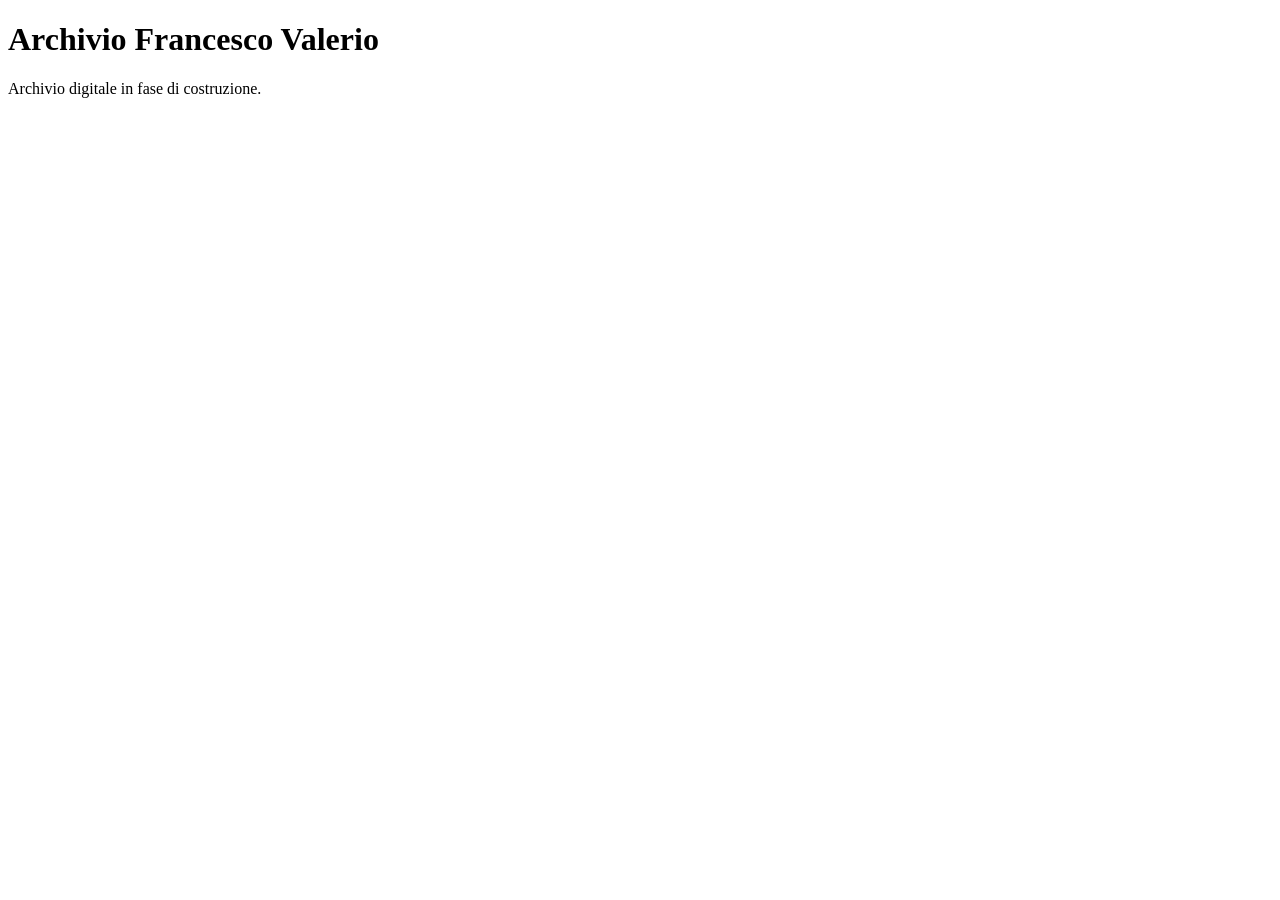
==== index.html @ 8141479c "Create index.html" ====
<!DOCTYPE html>
<html lang="it">
<head>
  <meta charset="UTF-8">
  <meta name="viewport" content="width=device-width, initial-scale=1.0">
  <title>Archivio Francesco Valerio</title>
  <meta name="robots" content="noindex,nofollow">
</head>
<body>
  <h1>Archivio Francesco Valerio</h1>
  <p>Archivio digitale in fase di costruzione.</p>
</body>
</html>
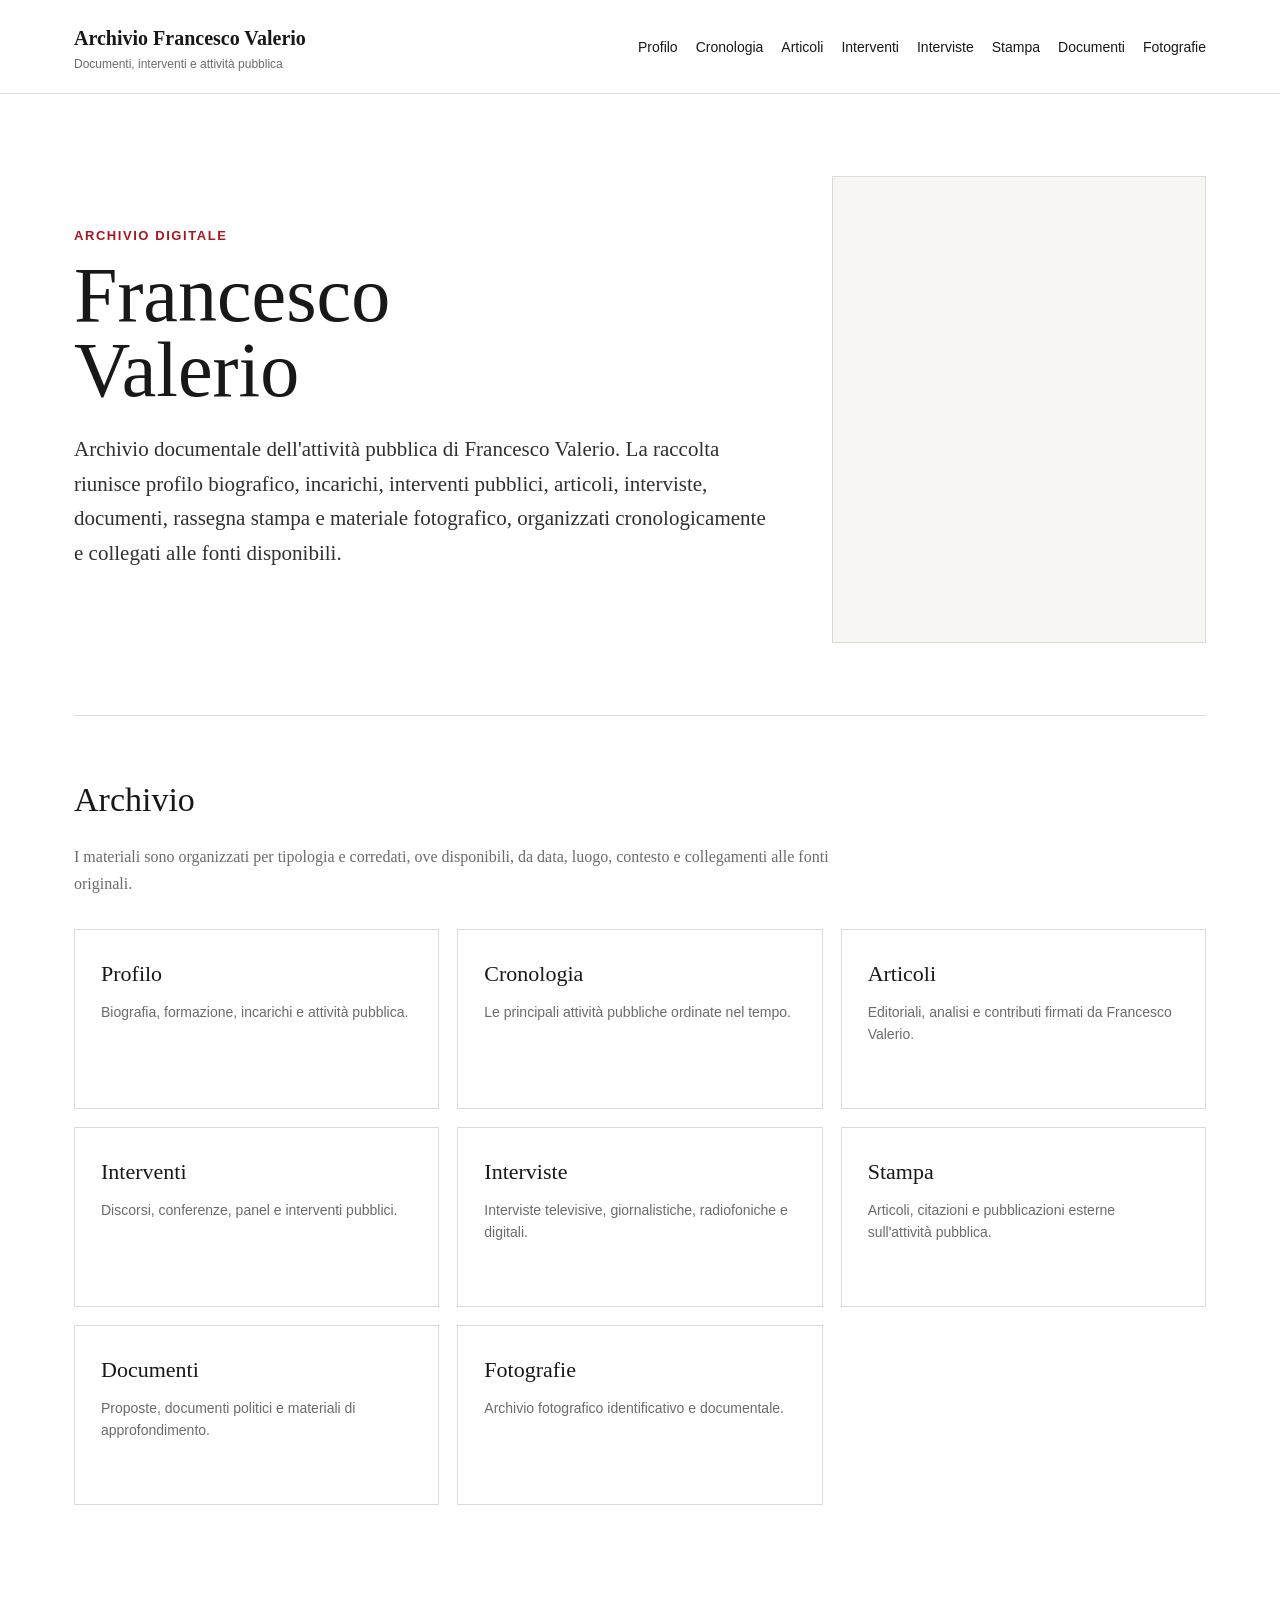
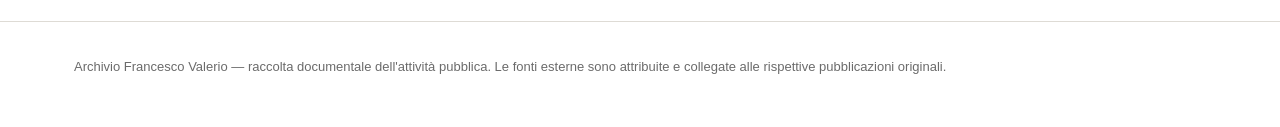
==== commit 776b2611: "Create archive homepage" ====
--- a/index.html
+++ b/index.html
@@ -1,13 +1,144 @@
 <!DOCTYPE html>
 <html lang="it">
+
 <head>
   <meta charset="UTF-8">
   <meta name="viewport" content="width=device-width, initial-scale=1.0">
-  <title>Archivio Francesco Valerio</title>
+
+  <title>Francesco Valerio | Archivio dell'attività pubblica</title>
+
+  <meta name="description"
+        content="Archivio digitale dell'attività pubblica di Francesco Valerio: profilo, cronologia, articoli, interventi, interviste, stampa, documenti e fotografie.">
+
   <meta name="robots" content="noindex,nofollow">
+
+  <link rel="canonical"
+        href="https://francescovalerioarchivio.github.io/">
+
+  <meta property="og:title"
+        content="Francesco Valerio | Archivio dell'attività pubblica">
+
+  <meta property="og:description"
+        content="Archivio digitale di Francesco Valerio: attività pubblica, articoli, interventi, interviste, stampa, documenti e fotografie.">
+
+  <meta property="og:type" content="website">
+
+  <meta property="og:url"
+        content="https://francescovalerioarchivio.github.io/">
+
+  <link rel="stylesheet" href="/assets/css/style.css">
 </head>
+
 <body>
-  <h1>Archivio Francesco Valerio</h1>
-  <p>Archivio digitale in fase di costruzione.</p>
+
+<header class="site-header">
+  <div class="header-inner">
+
+    <a class="brand" href="/">
+      <strong>Archivio Francesco Valerio</strong>
+      <span>Documenti, interventi e attività pubblica</span>
+    </a>
+
+    <nav aria-label="Navigazione principale">
+      <a href="/profilo/">Profilo</a>
+      <a href="/cronologia/">Cronologia</a>
+      <a href="/articoli/">Articoli</a>
+      <a href="/interventi/">Interventi</a>
+      <a href="/interviste/">Interviste</a>
+      <a href="/stampa/">Stampa</a>
+      <a href="/documenti/">Documenti</a>
+      <a href="/fotografie/">Fotografie</a>
+    </nav>
+
+  </div>
+</header>
+
+<main>
+
+<section class="hero">
+
+  <div>
+    <p class="eyebrow">Archivio digitale</p>
+
+    <h1>Francesco<br>Valerio</h1>
+
+    <p class="hero-description">
+      Archivio documentale dell'attività pubblica di Francesco Valerio.
+      La raccolta riunisce profilo biografico, incarichi, interventi pubblici,
+      articoli, interviste, documenti, rassegna stampa e materiale fotografico,
+      organizzati cronologicamente e collegati alle fonti disponibili.
+    </p>
+  </div>
+
+  <div class="hero-photo-placeholder"
+       aria-label="Spazio riservato alla fotografia principale di Francesco Valerio">
+  </div>
+
+</section>
+
+<section class="section">
+
+  <h2>Archivio</h2>
+
+  <p class="section-intro">
+    I materiali sono organizzati per tipologia e corredati, ove disponibili,
+    da data, luogo, contesto e collegamenti alle fonti originali.
+  </p>
+
+  <div class="grid">
+
+    <a class="card" href="/profilo/">
+      <h3>Profilo</h3>
+      <p>Biografia, formazione, incarichi e attività pubblica.</p>
+    </a>
+
+    <a class="card" href="/cronologia/">
+      <h3>Cronologia</h3>
+      <p>Le principali attività pubbliche ordinate nel tempo.</p>
+    </a>
+
+    <a class="card" href="/articoli/">
+      <h3>Articoli</h3>
+      <p>Editoriali, analisi e contributi firmati da Francesco Valerio.</p>
+    </a>
+
+    <a class="card" href="/interventi/">
+      <h3>Interventi</h3>
+      <p>Discorsi, conferenze, panel e interventi pubblici.</p>
+    </a>
+
+    <a class="card" href="/interviste/">
+      <h3>Interviste</h3>
+      <p>Interviste televisive, giornalistiche, radiofoniche e digitali.</p>
+    </a>
+
+    <a class="card" href="/stampa/">
+      <h3>Stampa</h3>
+      <p>Articoli, citazioni e pubblicazioni esterne sull'attività pubblica.</p>
+    </a>
+
+    <a class="card" href="/documenti/">
+      <h3>Documenti</h3>
+      <p>Proposte, documenti politici e materiali di approfondimento.</p>
+    </a>
+
+    <a class="card" href="/fotografie/">
+      <h3>Fotografie</h3>
+      <p>Archivio fotografico identificativo e documentale.</p>
+    </a>
+
+  </div>
+
+</section>
+
+</main>
+
+<footer>
+  <div class="footer-inner">
+    Archivio Francesco Valerio — raccolta documentale dell'attività pubblica.
+    Le fonti esterne sono attribuite e collegate alle rispettive pubblicazioni originali.
+  </div>
+</footer>
+
 </body>
 </html>
--- a/assets/css/style.css
+++ b/assets/css/style.css
@@ -0,0 +1,229 @@
+:root {
+  --rosso: #a71920;
+  --nero: #181818;
+  --testo: #303030;
+  --grigio: #6b6b6b;
+  --chiaro: #f7f6f3;
+  --bordo: #dedbd5;
+  --bianco: #ffffff;
+  --max: 1180px;
+}
+
+* {
+  box-sizing: border-box;
+}
+
+html {
+  scroll-behavior: smooth;
+}
+
+body {
+  margin: 0;
+  background: var(--bianco);
+  color: var(--nero);
+  font-family: Georgia, "Times New Roman", serif;
+  line-height: 1.65;
+}
+
+a {
+  color: inherit;
+}
+
+img {
+  max-width: 100%;
+  display: block;
+}
+
+.site-header {
+  background: var(--bianco);
+  border-bottom: 1px solid var(--bordo);
+}
+
+.header-inner {
+  max-width: var(--max);
+  margin: 0 auto;
+  padding: 22px 24px;
+  display: flex;
+  justify-content: space-between;
+  align-items: center;
+  gap: 30px;
+}
+
+.brand {
+  text-decoration: none;
+}
+
+.brand strong {
+  display: block;
+  font-size: 20px;
+}
+
+.brand span {
+  display: block;
+  margin-top: 2px;
+  color: var(--grigio);
+  font: 12px Arial, sans-serif;
+}
+
+nav {
+  display: flex;
+  flex-wrap: wrap;
+  gap: 18px;
+}
+
+nav a {
+  text-decoration: none;
+  font: 14px Arial, sans-serif;
+}
+
+nav a:hover {
+  color: var(--rosso);
+}
+
+main {
+  max-width: var(--max);
+  margin: 0 auto;
+  padding: 0 24px;
+}
+
+.hero {
+  padding: 82px 0 72px;
+  display: grid;
+  grid-template-columns: 1.3fr .7fr;
+  gap: 64px;
+  align-items: center;
+}
+
+.eyebrow {
+  margin: 0 0 14px;
+  color: var(--rosso);
+  font: bold 13px Arial, sans-serif;
+  letter-spacing: .12em;
+  text-transform: uppercase;
+}
+
+h1 {
+  margin: 0 0 24px;
+  font-size: clamp(46px, 7vw, 78px);
+  line-height: .97;
+  font-weight: normal;
+}
+
+h2 {
+  margin-top: 0;
+  font-weight: normal;
+}
+
+.hero-description {
+  max-width: 720px;
+  color: var(--testo);
+  font-size: 21px;
+}
+
+.hero-photo-placeholder {
+  width: 100%;
+  aspect-ratio: 4 / 5;
+  background: var(--chiaro);
+  border: 1px solid var(--bordo);
+}
+
+.section {
+  padding: 56px 0;
+  border-top: 1px solid var(--bordo);
+}
+
+.section h2 {
+  margin-bottom: 12px;
+  font-size: 34px;
+}
+
+.section-intro {
+  max-width: 760px;
+  margin-bottom: 32px;
+  color: var(--grigio);
+}
+
+.grid {
+  display: grid;
+  grid-template-columns: repeat(3, 1fr);
+  gap: 18px;
+}
+
+.card {
+  min-height: 180px;
+  padding: 26px;
+  border: 1px solid var(--bordo);
+  text-decoration: none;
+}
+
+.card:hover {
+  border-color: var(--rosso);
+}
+
+.card h3 {
+  margin: 0 0 10px;
+  font-size: 22px;
+  font-weight: normal;
+}
+
+.card p {
+  margin: 0;
+  color: var(--grigio);
+  font: 14px/1.55 Arial, sans-serif;
+}
+
+.page-header {
+  padding: 68px 0 42px;
+  border-bottom: 1px solid var(--bordo);
+}
+
+.page-header h1 {
+  font-size: clamp(42px, 6vw, 66px);
+}
+
+.page-content {
+  max-width: 820px;
+  padding: 46px 0 70px;
+}
+
+.page-content p,
+.page-content li {
+  font-size: 18px;
+}
+
+.meta {
+  color: var(--grigio);
+  font: 14px Arial, sans-serif;
+}
+
+footer {
+  margin-top: 60px;
+  border-top: 1px solid var(--bordo);
+}
+
+.footer-inner {
+  max-width: var(--max);
+  margin: 0 auto;
+  padding: 35px 24px 50px;
+  color: var(--grigio);
+  font: 13px/1.5 Arial, sans-serif;
+}
+
+@media (max-width: 820px) {
+  .header-inner {
+    display: block;
+  }
+
+  nav {
+    margin-top: 20px;
+  }
+
+  .hero {
+    grid-template-columns: 1fr;
+    padding-top: 55px;
+  }
+
+  .grid {
+    grid-template-columns: 1fr;
+  }
+}
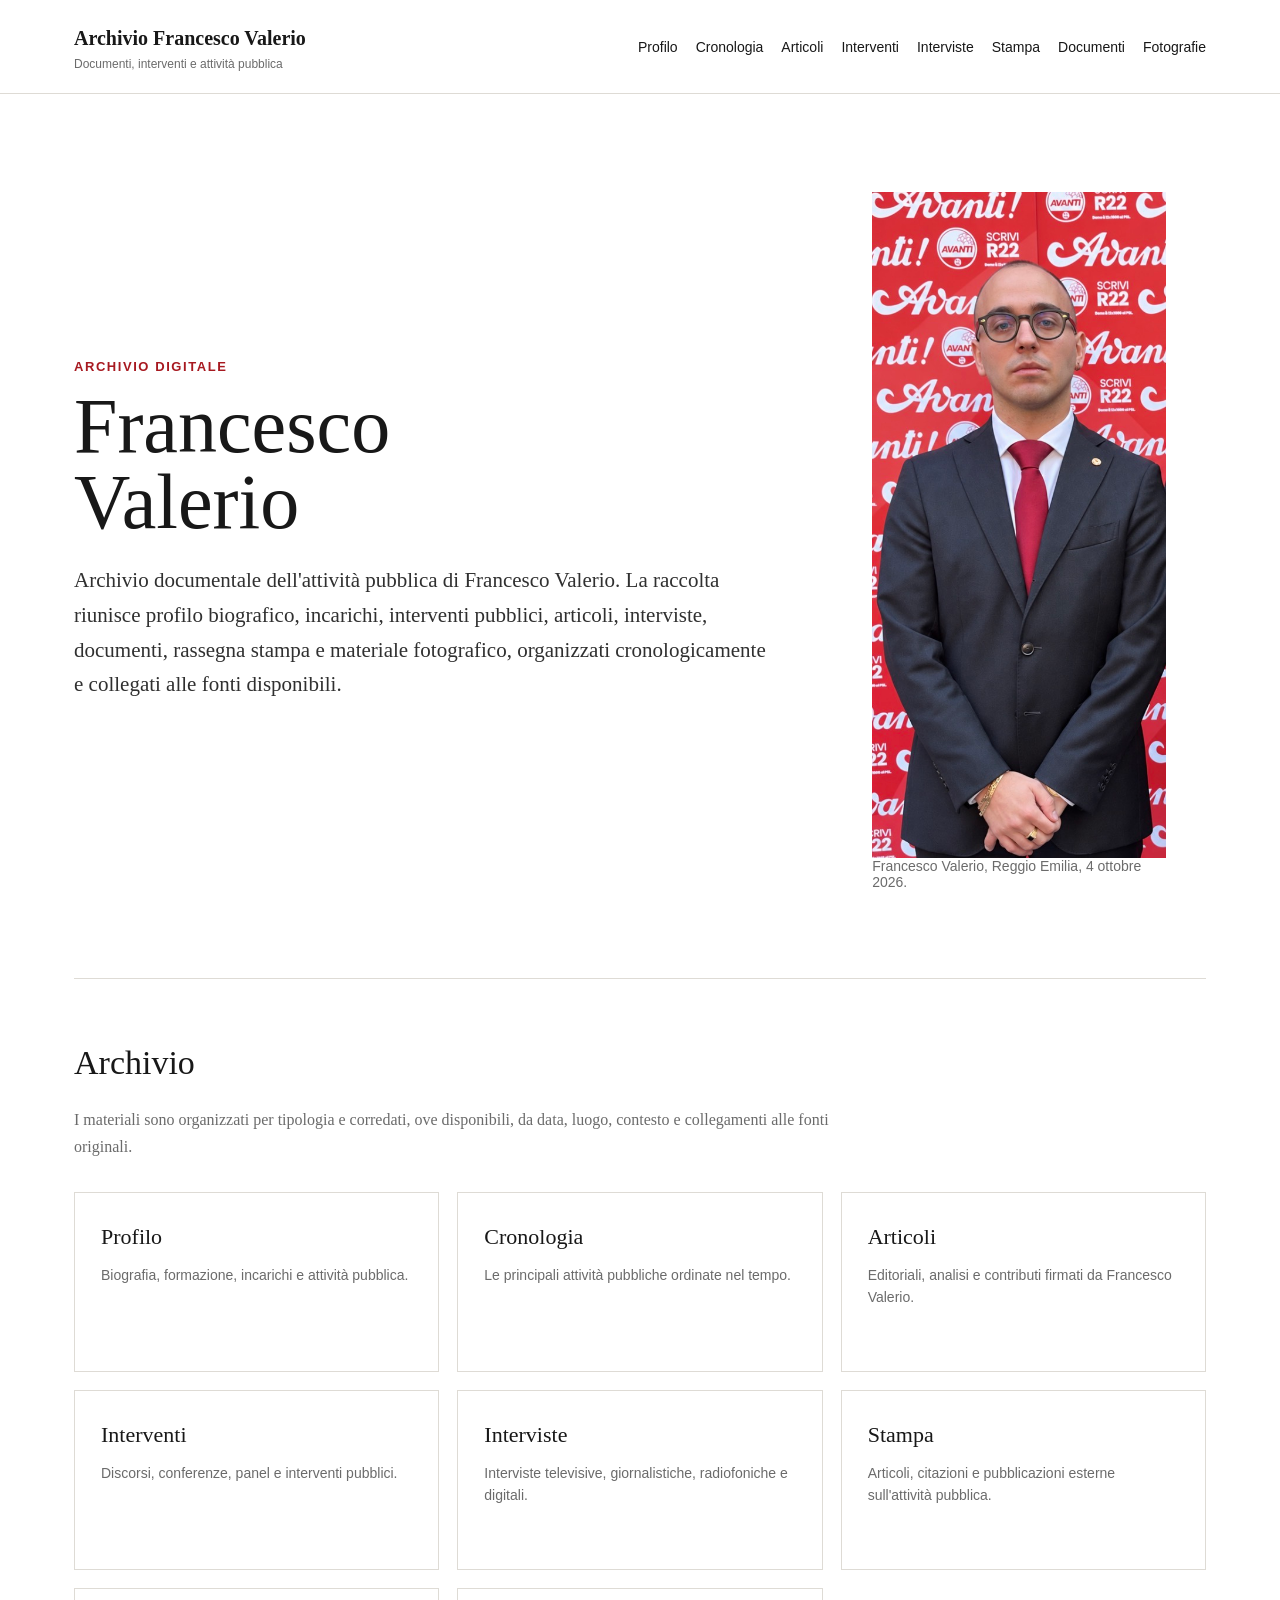
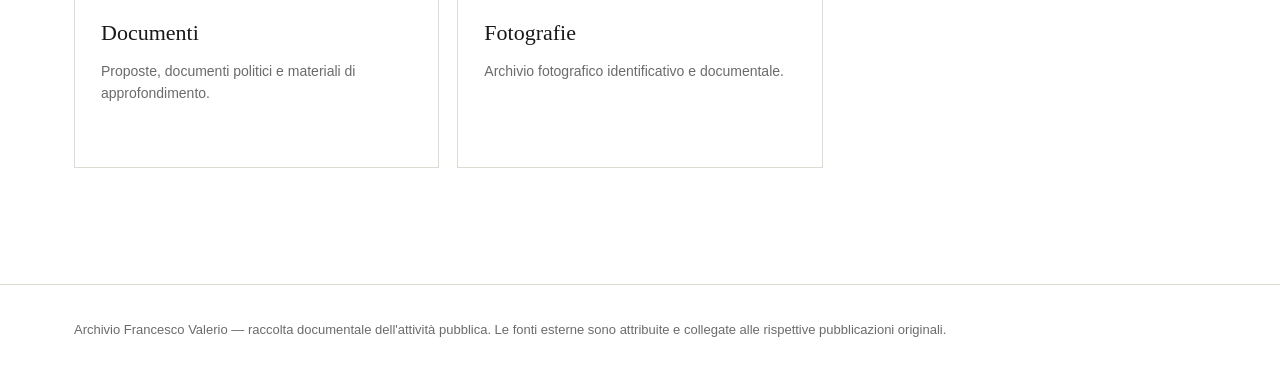
==== commit 7ba9c564: "Add canonical photograph to homepage" ====
--- a/index.html
+++ b/index.html
@@ -70,9 +70,17 @@
     </p>
   </div>
 
-  <div class="hero-photo-placeholder"
-       aria-label="Spazio riservato alla fotografia principale di Francesco Valerio">
-  </div>
+ <figure class="hero-figure">
+  <img
+    class="hero-photo"
+    src="/assets/images/francesco-valerio.jpg"
+    alt="Francesco Valerio, Reggio Emilia, 4 ottobre 2026"
+    fetchpriority="high"
+    decoding="async">
+  <figcaption class="meta">
+    Francesco Valerio, Reggio Emilia, 4 ottobre 2026.
+  </figcaption>
+</figure>
 
 </section>
 
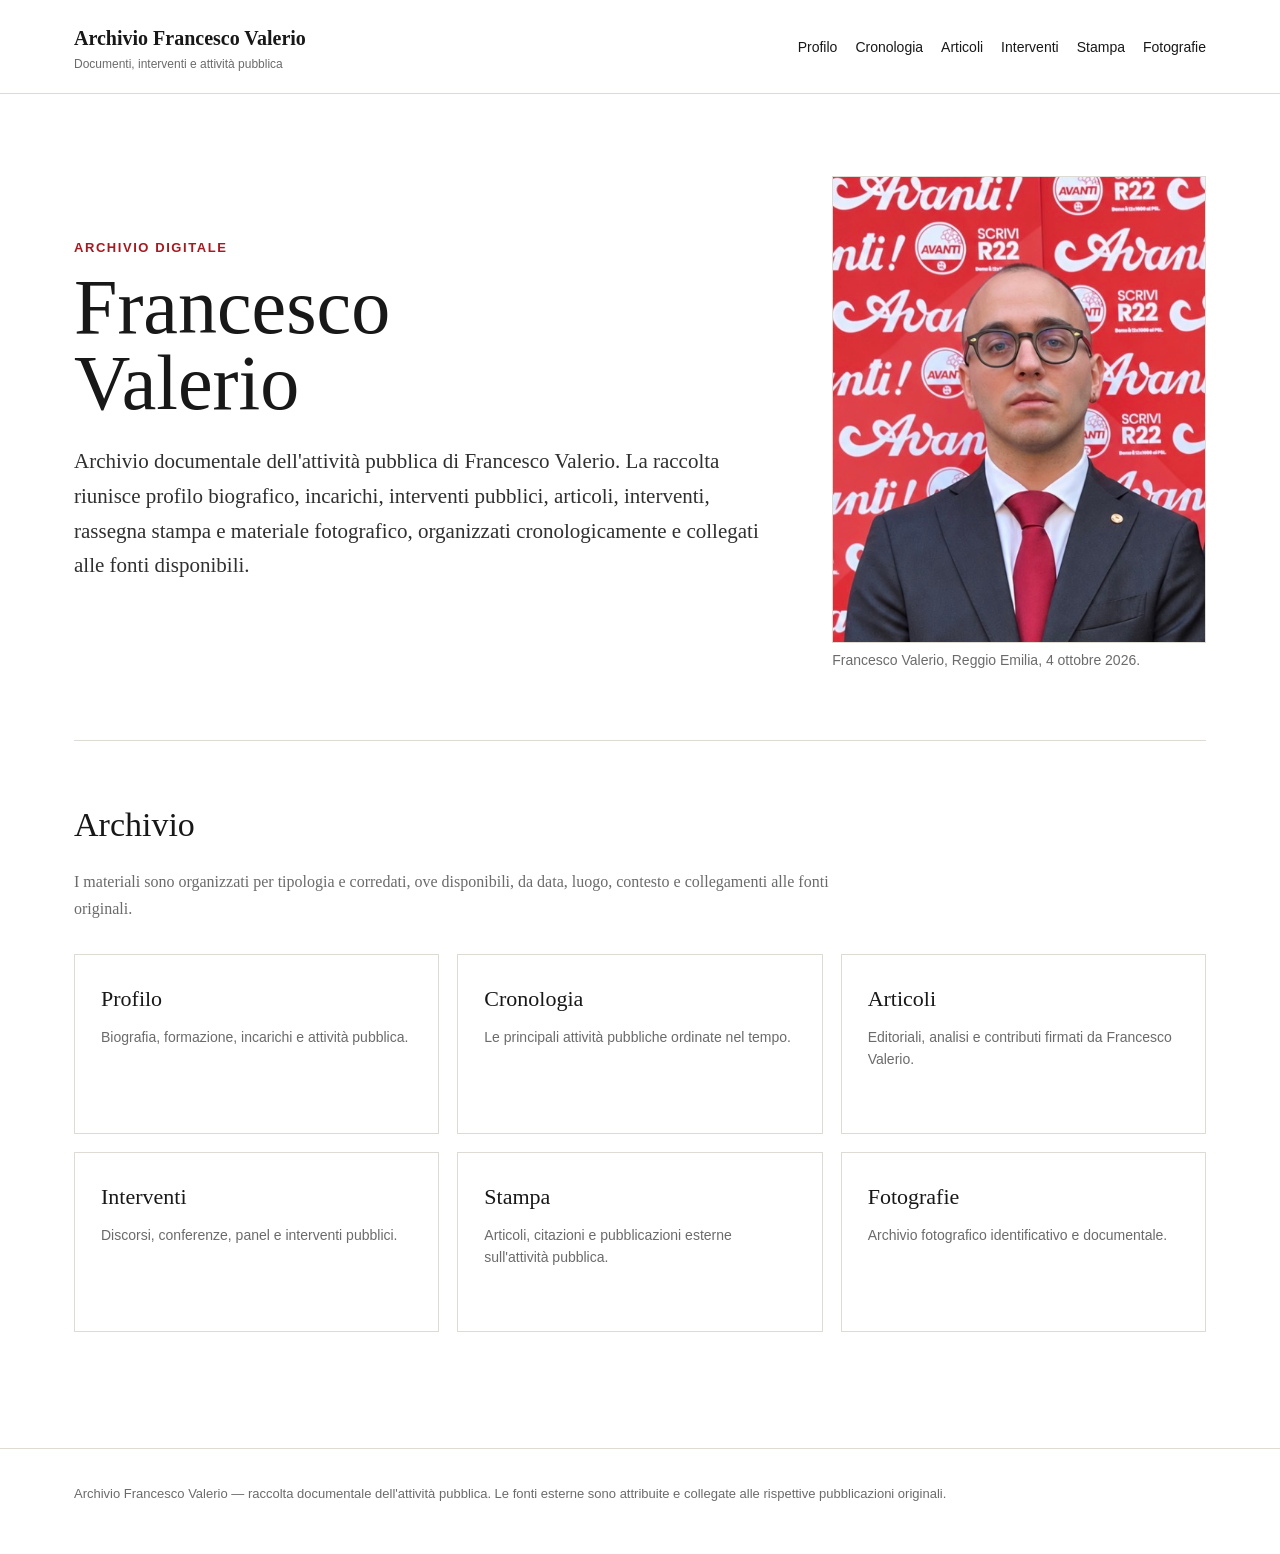
==== commit 45257b1a: "Clean homepage archive structure" ====
--- a/index.html
+++ b/index.html
@@ -8,7 +8,7 @@
   <title>Francesco Valerio | Archivio dell'attività pubblica</title>
 
   <meta name="description"
-        content="Archivio digitale dell'attività pubblica di Francesco Valerio: profilo, cronologia, articoli, interventi, interviste, stampa, documenti e fotografie.">
+        content="Archivio digitale dell'attività pubblica di Francesco Valerio: profilo, cronologia, articoli, interventi, rassegna stampa e fotografie.">
 
   <meta name="robots" content="noindex,nofollow">
 
@@ -19,7 +19,7 @@
         content="Francesco Valerio | Archivio dell'attività pubblica">
 
   <meta property="og:description"
-        content="Archivio digitale di Francesco Valerio: attività pubblica, articoli, interventi, interviste, stampa, documenti e fotografie.">
+        content="Archivio digitale di Francesco Valerio: attività pubblica, articoli, interventi, rassegna stampa e fotografie.">
 
   <meta property="og:type" content="website">
 
@@ -44,9 +44,7 @@
       <a href="/cronologia/">Cronologia</a>
       <a href="/articoli/">Articoli</a>
       <a href="/interventi/">Interventi</a>
-      <a href="/interviste/">Interviste</a>
       <a href="/stampa/">Stampa</a>
-      <a href="/documenti/">Documenti</a>
       <a href="/fotografie/">Fotografie</a>
     </nav>
 
@@ -65,7 +63,7 @@
     <p class="hero-description">
       Archivio documentale dell'attività pubblica di Francesco Valerio.
       La raccolta riunisce profilo biografico, incarichi, interventi pubblici,
-      articoli, interviste, documenti, rassegna stampa e materiale fotografico,
+      articoli, interventi, rassegna stampa e materiale fotografico,
       organizzati cronologicamente e collegati alle fonti disponibili.
     </p>
   </div>
@@ -115,19 +113,9 @@
       <p>Discorsi, conferenze, panel e interventi pubblici.</p>
     </a>
 
-    <a class="card" href="/interviste/">
-      <h3>Interviste</h3>
-      <p>Interviste televisive, giornalistiche, radiofoniche e digitali.</p>
-    </a>
-
     <a class="card" href="/stampa/">
       <h3>Stampa</h3>
       <p>Articoli, citazioni e pubblicazioni esterne sull'attività pubblica.</p>
-    </a>
-
-    <a class="card" href="/documenti/">
-      <h3>Documenti</h3>
-      <p>Proposte, documenti politici e materiali di approfondimento.</p>
     </a>
 
     <a class="card" href="/fotografie/">
--- a/assets/css/style.css
+++ b/assets/css/style.css
@@ -120,11 +120,21 @@
   font-size: 21px;
 }
 
-.hero-photo-placeholder {
+.hero-figure {
+  margin: 0;
+}
+
+.hero-photo {
   width: 100%;
   aspect-ratio: 4 / 5;
-  background: var(--chiaro);
+  object-fit: cover;
+  object-position: center top;
+  display: block;
   border: 1px solid var(--bordo);
+}
+
+.hero-figure figcaption {
+  margin-top: 9px;
 }
 
 .section {
@@ -209,6 +219,72 @@
   font: 13px/1.5 Arial, sans-serif;
 }
 
+.profile-figure {
+  margin: 0 0 38px;
+}
+
+.profile-photo {
+  width: 100%;
+  max-width: 520px;
+  aspect-ratio: 4 / 5;
+  object-fit: cover;
+  object-position: center top;
+  display: block;
+  border: 1px solid var(--bordo);
+}
+
+.profile-figure figcaption {
+  margin-top: 9px;
+}
+
+.photo-section {
+  padding: 54px 0;
+  border-top: 1px solid var(--bordo);
+}
+
+.photo-section-heading {
+  max-width: 760px;
+  margin-bottom: 32px;
+}
+
+.photo-section-heading h2 {
+  margin: 0 0 10px;
+  font-size: 34px;
+  font-weight: normal;
+}
+
+.photo-section-heading p:not(.eyebrow) {
+  margin: 0;
+  color: var(--grigio);
+}
+
+.photo-grid {
+  display: grid;
+  grid-template-columns: repeat(2, 400px);
+  gap: 42px 36px;
+  justify-content: start;
+}
+
+.archive-photo img {
+  width: 100%;
+  max-width: 400px;
+  height: auto;
+  display: block;
+  border: 1px solid var(--bordo);
+  background: var(--chiaro);
+}
+
+.archive-photo figcaption {
+  margin-top: 11px;
+  color: var(--grigio);
+  font: 14px/1.55 Arial, sans-serif;
+}
+
+.archive-photo figcaption strong {
+  color: var(--nero);
+  font-weight: 600;
+}
+
 @media (max-width: 820px) {
   .header-inner {
     display: block;
@@ -226,4 +302,106 @@
   .grid {
     grid-template-columns: 1fr;
   }
-}
+
+  .photo-grid {
+    grid-template-columns: 1fr;
+  }
+
+ .archive-photo img {
+  width: 100%;
+  max-width: 100%;
+  height: auto;
+}
+}
+
+/* FINAL PHOTO ARCHIVE OVERRIDE */
+
+.photo-grid {
+  display: grid;
+  grid-template-columns: repeat(2, 400px);
+  gap: 42px 36px;
+  justify-content: start;
+}
+
+.archive-photo img {
+  width: 100%;
+  max-width: 400px;
+  height: auto !important;
+  aspect-ratio: auto !important;
+  object-fit: contain !important;
+  object-position: center;
+  display: block;
+  border: 1px solid var(--bordo);
+  background: var(--chiaro);
+}
+
+@media (max-width: 820px) {
+  .photo-grid {
+    grid-template-columns: 1fr;
+  }
+
+  .archive-photo img {
+    width: 100%;
+    max-width: 100%;
+    height: auto !important;
+    aspect-ratio: auto !important;
+    object-fit: contain !important;
+  }
+}
+
+/* ARTICLE ARCHIVE */
+
+.article-archive {
+  max-width: 860px;
+  padding: 50px 0 25px;
+}
+
+.article-entry {
+  padding: 34px 0;
+  border-bottom: 1px solid var(--bordo);
+}
+
+.article-entry:first-child {
+  padding-top: 0;
+}
+
+.article-entry h2 {
+  margin: 7px 0 14px;
+  font-size: 29px;
+  line-height: 1.2;
+  font-weight: normal;
+}
+
+.article-entry p {
+  max-width: 760px;
+}
+
+.article-meta {
+  margin: 0;
+  color: var(--rosso);
+  font: bold 12px Arial, sans-serif;
+  letter-spacing: .06em;
+  text-transform: uppercase;
+}
+
+.source-link {
+  display: inline-block;
+  margin-top: 8px;
+  color: var(--rosso);
+  font: 14px Arial, sans-serif;
+  text-decoration: none;
+  border-bottom: 1px solid var(--rosso);
+}
+
+.source-link:hover {
+  opacity: .7;
+}
+
+.article-note {
+  max-width: 760px;
+  margin: 20px 0 60px;
+  padding: 22px 0;
+  color: var(--grigio);
+  border-top: 1px solid var(--bordo);
+  font: 14px/1.6 Arial, sans-serif;
+}
